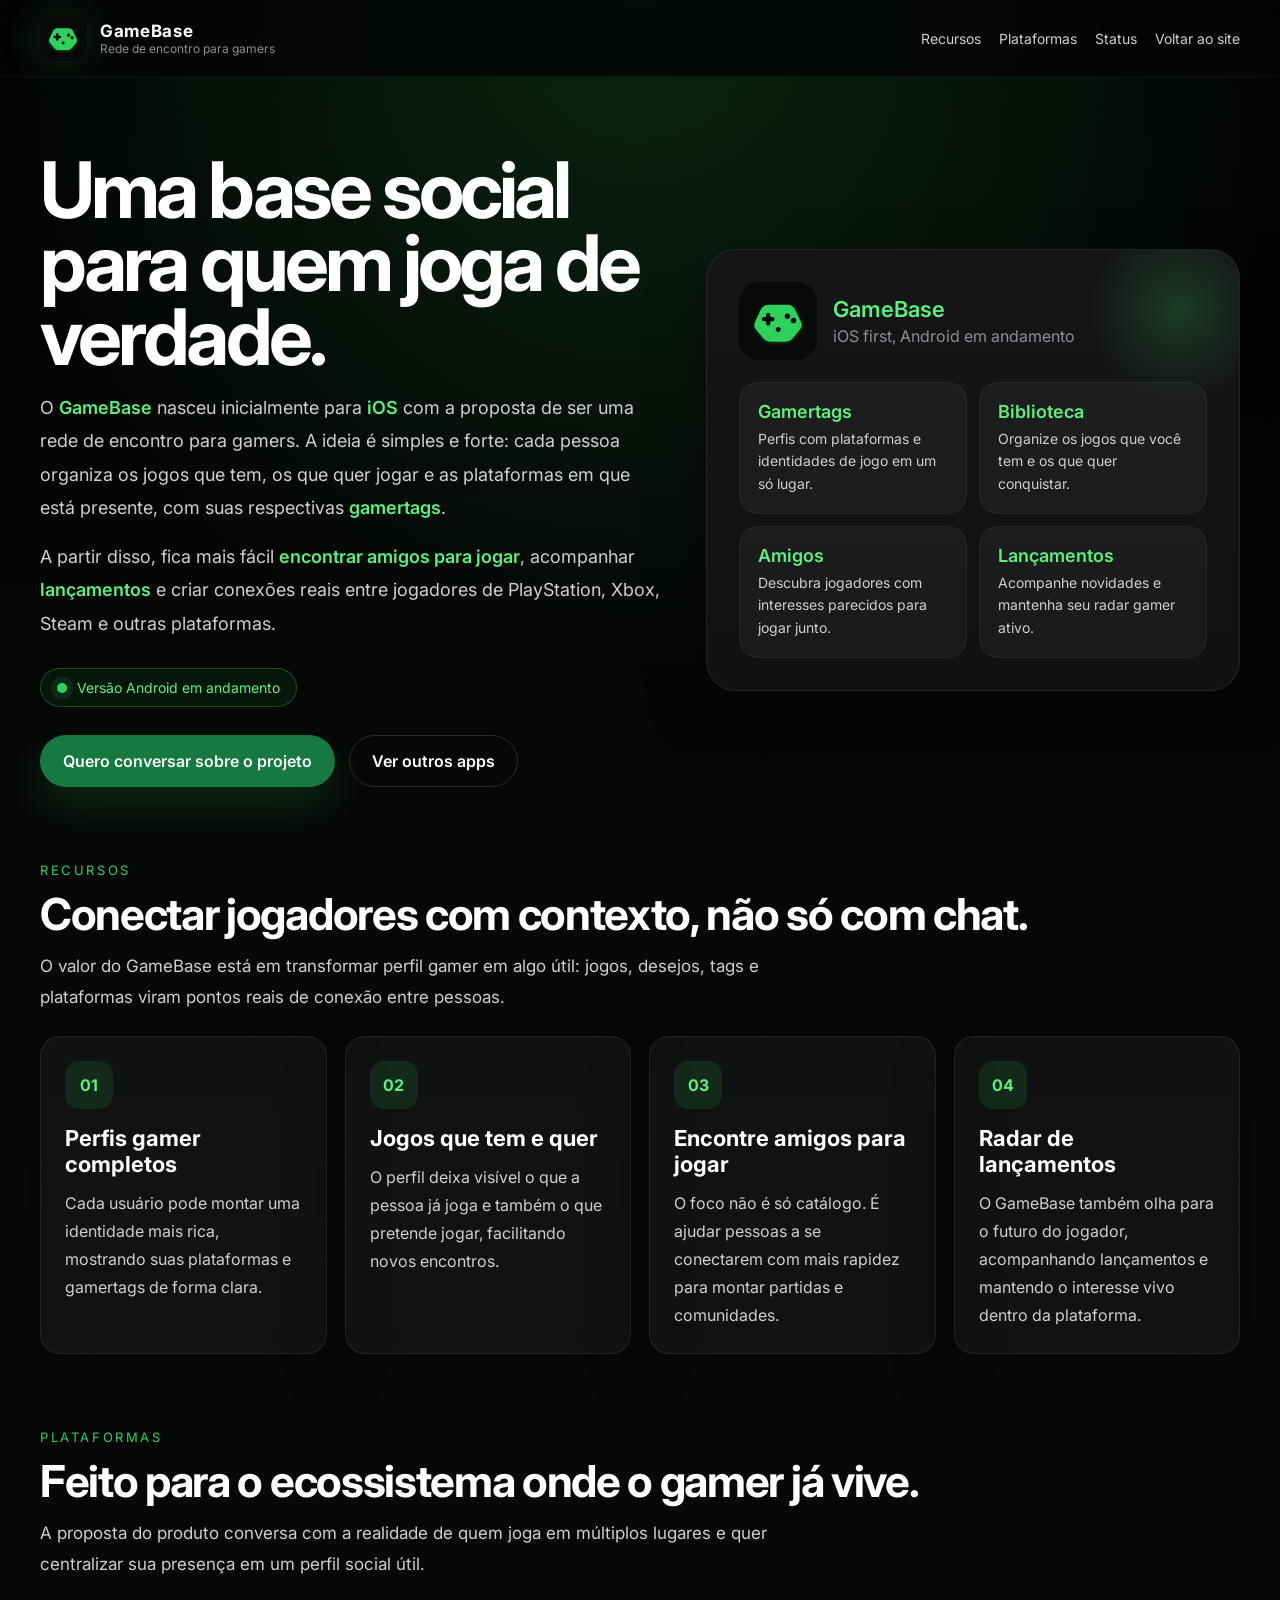
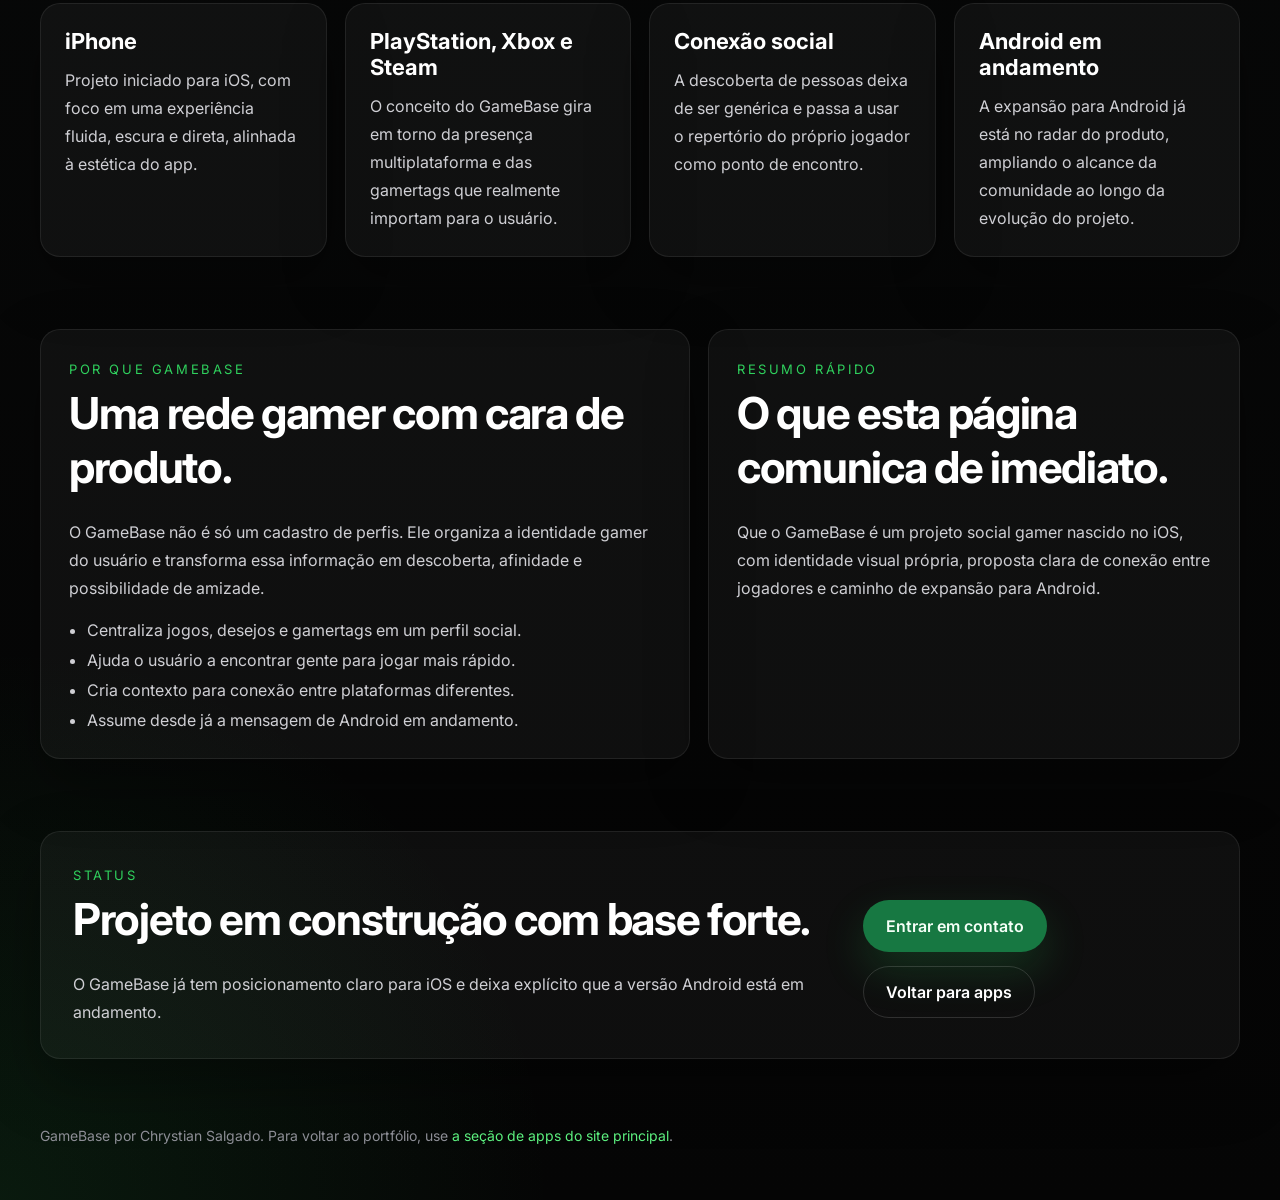
==== gamebase.html @ 1a408584 "addind gamebase page" ====
<!doctype html>
<html lang="pt-BR">
    <head>
        <meta charset="utf-8" />
        <meta name="viewport" content="width=device-width, initial-scale=1" />
        <title>GameBase | Rede social para gamers</title>
        <meta
            name="description"
            content="Conheça o GameBase, projeto iOS pensado para conectar gamers por jogos, plataformas e gamertags, com lançamentos e versão Android em andamento."
        />
        <meta property="og:title" content="GameBase | Encontre seus amigos para jogar" />
        <meta
            property="og:description"
            content="Uma base social para gamers organizarem seus jogos, encontrarem amigos e se conectarem mais rápido."
        />
        <meta property="og:type" content="website" />
        <meta property="og:image" content="img/gamebase/logo.svg" />
        <link rel="preconnect" href="https://fonts.googleapis.com" />
        <link rel="preconnect" href="https://fonts.gstatic.com" crossorigin />
        <link
            href="https://fonts.googleapis.com/css2?family=Inter:wght@300;400;500;600;700;800&amp;display=swap"
            rel="stylesheet"
        />
        <link rel="stylesheet" href="css/gamebase.css" />
    </head>
    <body>
        <header class="topbar">
            <div class="topbar-inner">
                <a class="brand" href="index.html#port">
                    <img
                        class="brand-mark"
                        src="img/gamebase/logo.svg"
                        alt="Logo do GameBase"
                    />
                    <div class="brand-copy">
                        <strong>GameBase</strong>
                        <span>Rede de encontro para gamers</span>
                    </div>
                </a>
                <nav class="topbar-nav" aria-label="Navegação da página">
                    <a href="#recursos">Recursos</a>
                    <a href="#plataformas">Plataformas</a>
                    <a href="#download">Status</a>
                    <a href="index.html#port">Voltar ao site</a>
                </nav>
            </div>
        </header>

        <main>
            <section class="hero">
                <div class="page-shell hero-grid">
                    <div>
                        <h1>Uma base social para quem joga de verdade.</h1>
                        <p>
                            O <strong>GameBase</strong> nasceu inicialmente para
                            <strong>iOS</strong> com a proposta de ser uma rede
                            de encontro para gamers. A ideia é simples e forte:
                            cada pessoa organiza os jogos que tem, os que quer
                            jogar e as plataformas em que está presente, com
                            suas respectivas <strong>gamertags</strong>.
                        </p>
                        <p>
                            A partir disso, fica mais fácil
                            <strong>encontrar amigos para jogar</strong>,
                            acompanhar <strong>lançamentos</strong> e criar
                            conexões reais entre jogadores de PlayStation, Xbox,
                            Steam e outras plataformas.
                        </p>

                        <div class="status-inline" id="download">
                            Versão Android em andamento
                        </div>

                        <div class="cta-row">
                            <a class="button-link primary" href="index.html#contact">
                                Quero conversar sobre o projeto
                            </a>
                            <a class="button-link secondary" href="index.html#port">
                                Ver outros apps
                            </a>
                        </div>
                    </div>

                    <aside class="hero-card" aria-label="Destaques do GameBase">
                        <div class="hero-card-content">
                            <div class="hero-card-header">
                                <img
                                    src="img/gamebase/logo.svg"
                                    alt="Ícone do GameBase"
                                />
                                <div>
                                    <strong>GameBase</strong>
                                    <span>iOS first, Android em andamento</span>
                                </div>
                            </div>

                            <ul class="hero-badges">
                                <li>
                                    <strong>Gamertags</strong>
                                    <span>Perfis com plataformas e identidades de jogo em um só lugar.</span>
                                </li>
                                <li>
                                    <strong>Biblioteca</strong>
                                    <span>Organize os jogos que você tem e os que quer conquistar.</span>
                                </li>
                                <li>
                                    <strong>Amigos</strong>
                                    <span>Descubra jogadores com interesses parecidos para jogar junto.</span>
                                </li>
                                <li>
                                    <strong>Lançamentos</strong>
                                    <span>Acompanhe novidades e mantenha seu radar gamer ativo.</span>
                                </li>
                            </ul>
                        </div>
                    </aside>
                </div>
            </section>

            <section class="section" id="recursos">
                <div class="page-shell">
                    <div class="section-header">
                        <span class="section-kicker">Recursos</span>
                        <h2>Conectar jogadores com contexto, não só com chat.</h2>
                        <p>
                            O valor do GameBase está em transformar perfil gamer
                            em algo útil: jogos, desejos, tags e plataformas
                            viram pontos reais de conexão entre pessoas.
                        </p>
                    </div>

                    <div class="feature-grid">
                        <article class="feature-card">
                            <div class="feature-icon">01</div>
                            <h3>Perfis gamer completos</h3>
                            <p>
                                Cada usuário pode montar uma identidade mais
                                rica, mostrando suas plataformas e gamertags de
                                forma clara.
                            </p>
                        </article>

                        <article class="feature-card">
                            <div class="feature-icon">02</div>
                            <h3>Jogos que tem e quer</h3>
                            <p>
                                O perfil deixa visível o que a pessoa já joga e
                                também o que pretende jogar, facilitando novos
                                encontros.
                            </p>
                        </article>

                        <article class="feature-card">
                            <div class="feature-icon">03</div>
                            <h3>Encontre amigos para jogar</h3>
                            <p>
                                O foco não é só catálogo. É ajudar pessoas a se
                                conectarem com mais rapidez para montar partidas
                                e comunidades.
                            </p>
                        </article>

                        <article class="feature-card">
                            <div class="feature-icon">04</div>
                            <h3>Radar de lançamentos</h3>
                            <p>
                                O GameBase também olha para o futuro do jogador,
                                acompanhando lançamentos e mantendo o interesse
                                vivo dentro da plataforma.
                            </p>
                        </article>
                    </div>
                </div>
            </section>

            <section class="section" id="plataformas">
                <div class="page-shell">
                    <div class="section-header">
                        <span class="section-kicker">Plataformas</span>
                        <h2>Feito para o ecossistema onde o gamer já vive.</h2>
                        <p>
                            A proposta do produto conversa com a realidade de
                            quem joga em múltiplos lugares e quer centralizar
                            sua presença em um perfil social útil.
                        </p>
                    </div>

                    <div class="platform-grid">
                        <article class="platform-card">
                            <h3>iPhone</h3>
                            <p>
                                Projeto iniciado para iOS, com foco em uma
                                experiência fluida, escura e direta, alinhada à
                                estética do app.
                            </p>
                        </article>

                        <article class="platform-card">
                            <h3>PlayStation, Xbox e Steam</h3>
                            <p>
                                O conceito do GameBase gira em torno da presença
                                multiplataforma e das gamertags que realmente
                                importam para o usuário.
                            </p>
                        </article>

                        <article class="platform-card">
                            <h3>Conexão social</h3>
                            <p>
                                A descoberta de pessoas deixa de ser genérica e
                                passa a usar o repertório do próprio jogador
                                como ponto de encontro.
                            </p>
                        </article>

                        <article class="platform-card">
                            <h3>Android em andamento</h3>
                            <p>
                                A expansão para Android já está no radar do
                                produto, ampliando o alcance da comunidade ao
                                longo da evolução do projeto.
                            </p>
                        </article>
                    </div>
                </div>
            </section>

            <section class="section">
                <div class="page-shell info-grid">
                    <article class="info-card">
                        <div class="section-header">
                            <span class="section-kicker">Por que GameBase</span>
                            <h2>Uma rede gamer com cara de produto.</h2>
                        </div>
                        <p>
                            O GameBase não é só um cadastro de perfis. Ele
                            organiza a identidade gamer do usuário e transforma
                            essa informação em descoberta, afinidade e
                            possibilidade de amizade.
                        </p>
                        <ul class="info-list">
                            <li>Centraliza jogos, desejos e gamertags em um perfil social.</li>
                            <li>Ajuda o usuário a encontrar gente para jogar mais rápido.</li>
                            <li>Cria contexto para conexão entre plataformas diferentes.</li>
                            <li>Assume desde já a mensagem de Android em andamento.</li>
                        </ul>
                    </article>

                    <article class="info-card">
                        <div class="section-header">
                            <span class="section-kicker">Resumo rápido</span>
                            <h2>O que esta página comunica de imediato.</h2>
                        </div>
                        <p>
                            Que o GameBase é um projeto social gamer nascido no
                            iOS, com identidade visual própria, proposta clara
                            de conexão entre jogadores e caminho de expansão
                            para Android.
                        </p>
                    </article>
                </div>
            </section>

            <section class="section">
                <div class="page-shell">
                    <div class="cta-panel">
                        <div>
                            <div class="section-header">
                                <span class="section-kicker">Status</span>
                                <h2>Projeto em construção com base forte.</h2>
                            </div>
                            <p>
                                O GameBase já tem posicionamento claro para iOS
                                e deixa explícito que a versão Android está em
                                andamento.
                            </p>
                        </div>

                        <div class="cta-row">
                            <a class="button-link primary" href="index.html#contact">
                                Entrar em contato
                            </a>
                            <a class="button-link secondary" href="index.html#port">
                                Voltar para apps
                            </a>
                        </div>
                    </div>
                </div>
            </section>
        </main>

        <footer class="footer">
            <div class="page-shell">
                GameBase por Chrystian Salgado. Para voltar ao portfólio, use
                <a href="index.html#port">a seção de apps do site principal</a>.
            </div>
        </footer>
    </body>
</html>
---- css/gamebase.css ----
:root {
    --color-accent: #2fd15d;
    --color-accent-light: #5cf07f;
    --color-accent-dark: #177842;
    --color-bg-dark: #050505;
    --color-bg-darker: #0a0b0b;
    --color-surface: #141416;
    --color-surface-soft: rgba(255, 255, 255, 0.04);
    --color-text: #ffffff;
    --color-text-light: #cfcfd4;
    --color-text-muted: #8d8e96;
    --color-border: rgba(255, 255, 255, 0.08);
    --shadow-card: 0 24px 60px rgba(0, 0, 0, 0.34);
    --shadow-accent: 0 18px 44px rgba(47, 209, 93, 0.18);
    --radius-sm: 12px;
    --radius-md: 20px;
    --radius-lg: 30px;
    --content-width: 1200px;
    --transition-smooth: all 0.28s ease;
}

* {
    box-sizing: border-box;
}

html {
    scroll-behavior: smooth;
}

body {
    margin: 0;
    font-family: "Inter", -apple-system, BlinkMacSystemFont, "Segoe UI", sans-serif;
    color: var(--color-text);
    background:
        radial-gradient(circle at top center, rgba(47, 209, 93, 0.17), transparent 24%),
        radial-gradient(circle at left bottom, rgba(47, 209, 93, 0.1), transparent 18%),
        linear-gradient(180deg, #020202 0%, #080909 42%, #050505 100%);
}

a {
    color: inherit;
}

img {
    display: block;
    max-width: 100%;
}

.page-shell {
    width: min(100% - 32px, var(--content-width));
    margin: 0 auto;
}

.topbar {
    position: sticky;
    top: 0;
    z-index: 30;
    backdrop-filter: blur(18px);
    background: rgba(5, 5, 5, 0.78);
    border-bottom: 1px solid rgba(255, 255, 255, 0.05);
}

.topbar-inner {
    width: min(100% - 32px, var(--content-width));
    margin: 0 auto;
    min-height: 76px;
    display: flex;
    align-items: center;
    justify-content: space-between;
    gap: 20px;
}

.brand {
    display: flex;
    align-items: center;
    gap: 14px;
    text-decoration: none;
}

.brand-mark {
    width: 46px;
    height: 46px;
    filter: drop-shadow(0 0 18px rgba(47, 209, 93, 0.22));
}

.brand-copy strong,
.brand-copy span {
    display: block;
}

.brand-copy strong {
    font-size: 17px;
    letter-spacing: 0.04em;
}

.brand-copy span {
    font-size: 12px;
    color: var(--color-text-muted);
}

.topbar-nav {
    display: flex;
    align-items: center;
    gap: 18px;
}

.topbar-nav a {
    text-decoration: none;
    color: var(--color-text-light);
    font-size: 14px;
    transition: var(--transition-smooth);
}

.topbar-nav a:hover {
    color: var(--color-accent-light);
}

.hero {
    padding: 76px 0 36px;
}

.hero-grid {
    display: grid;
    grid-template-columns: minmax(0, 1.08fr) minmax(340px, 0.92fr);
    gap: 40px;
    align-items: center;
}

.hero h1 {
    margin: 0 0 18px;
    font-size: clamp(42px, 7vw, 78px);
    line-height: 0.94;
    letter-spacing: -0.05em;
}

.hero p {
    margin: 0;
    max-width: 700px;
    color: var(--color-text-light);
    font-size: 18px;
    line-height: 1.85;
}

.hero p + p {
    margin-top: 16px;
}

.hero strong {
    color: var(--color-accent-light);
    font-weight: 600;
}

.status-inline {
    display: inline-flex;
    align-items: center;
    gap: 10px;
    margin-top: 28px;
    padding: 10px 16px;
    border-radius: 999px;
    border: 1px solid rgba(47, 209, 93, 0.3);
    color: var(--color-accent-light);
    background: rgba(47, 209, 93, 0.08);
    font-size: 14px;
}

.status-inline::before {
    content: "";
    width: 10px;
    height: 10px;
    border-radius: 999px;
    background: var(--color-accent);
    box-shadow: 0 0 0 6px rgba(47, 209, 93, 0.12);
}

.cta-row {
    display: flex;
    flex-wrap: wrap;
    gap: 14px;
    margin-top: 28px;
}

.button-link {
    display: inline-flex;
    align-items: center;
    justify-content: center;
    min-height: 52px;
    padding: 0 22px;
    border-radius: 999px;
    text-decoration: none;
    font-weight: 600;
    border: 1px solid transparent;
    transition: var(--transition-smooth);
}

.button-link.primary {
    background: var(--color-accent-dark);
    color: #f5fff7;
    box-shadow: var(--shadow-accent);
}

.button-link.primary:hover {
    background: var(--color-accent);
    transform: translateY(-2px);
}

.button-link.secondary {
    background: transparent;
    border-color: rgba(255, 255, 255, 0.14);
    color: var(--color-text);
}

.button-link.secondary:hover {
    border-color: rgba(47, 209, 93, 0.45);
    color: var(--color-accent-light);
}

.hero-card {
    position: relative;
    overflow: hidden;
    padding: 32px;
    border-radius: var(--radius-lg);
    background: linear-gradient(180deg, rgba(22, 22, 24, 0.98), rgba(17, 18, 19, 0.94));
    border: 1px solid rgba(255, 255, 255, 0.07);
    box-shadow: var(--shadow-card);
}

.hero-card::after {
    content: "";
    position: absolute;
    right: -30px;
    top: -30px;
    width: 180px;
    height: 180px;
    border-radius: 999px;
    background: radial-gradient(circle, rgba(47, 209, 93, 0.2), transparent 70%);
}

.hero-card-content {
    position: relative;
    z-index: 1;
}

.hero-card-header {
    display: flex;
    align-items: center;
    gap: 16px;
    margin-bottom: 22px;
}

.hero-card-header img {
    width: 78px;
    height: 78px;
}

.hero-card-header strong,
.hero-card-header span {
    display: block;
}

.hero-card-header strong {
    font-size: 22px;
}

.hero-card-header span {
    margin-top: 4px;
    color: var(--color-text-muted);
}

.hero-badges {
    display: grid;
    grid-template-columns: repeat(2, minmax(0, 1fr));
    gap: 12px;
    margin: 0;
    padding: 0;
}

.hero-badges li {
    list-style: none;
    padding: 18px;
    border-radius: var(--radius-md);
    background: rgba(255, 255, 255, 0.04);
    border: 1px solid rgba(255, 255, 255, 0.05);
}

.hero-badges strong,
.hero-badges span {
    display: block;
}

.hero-badges strong {
    margin-bottom: 6px;
    color: var(--color-accent-light);
    font-size: 18px;
}

.hero-badges span {
    color: var(--color-text-light);
    font-size: 14px;
    line-height: 1.6;
}

.section {
    padding: 36px 0;
}

.section-header {
    margin-bottom: 24px;
}

.section-kicker {
    color: var(--color-accent);
    text-transform: uppercase;
    letter-spacing: 0.2em;
    font-size: 13px;
}

.section-header h2 {
    margin: 8px 0 0;
    font-size: clamp(28px, 4vw, 44px);
    letter-spacing: -0.03em;
}

.section-header p {
    margin: 10px 0 0;
    max-width: 760px;
    color: var(--color-text-light);
    font-size: 17px;
    line-height: 1.8;
}

.feature-grid,
.platform-grid {
    display: grid;
    grid-template-columns: repeat(4, minmax(0, 1fr));
    gap: 18px;
}

.feature-card,
.platform-card,
.info-card,
.cta-panel {
    border-radius: var(--radius-md);
    border: 1px solid var(--color-border);
    background: var(--color-surface-soft);
    box-shadow: var(--shadow-card);
}

.feature-card,
.platform-card {
    padding: 24px;
    transition: var(--transition-smooth);
}

.feature-card:hover,
.platform-card:hover {
    transform: translateY(-2px);
    border-color: rgba(47, 209, 93, 0.3);
    box-shadow: var(--shadow-accent);
}

.feature-icon {
    display: inline-flex;
    align-items: center;
    justify-content: center;
    width: 48px;
    height: 48px;
    margin-bottom: 16px;
    border-radius: 14px;
    background: rgba(47, 209, 93, 0.12);
    color: var(--color-accent-light);
    font-weight: 700;
}

.feature-card h3,
.platform-card h3 {
    margin: 0 0 12px;
    font-size: 22px;
}

.feature-card p,
.platform-card p,
.info-card p,
.cta-panel p {
    margin: 0;
    color: var(--color-text-light);
    line-height: 1.75;
}

.info-grid {
    display: grid;
    grid-template-columns: 1.1fr 0.9fr;
    gap: 18px;
}

.info-card {
    padding: 28px;
}

.info-list {
    margin: 18px 0 0;
    padding-left: 18px;
    color: var(--color-text-light);
}

.info-list li + li {
    margin-top: 10px;
}

.cta-panel {
    padding: 32px;
    display: flex;
    justify-content: space-between;
    align-items: center;
    gap: 24px;
}

.footer {
    padding: 32px 0 56px;
    color: var(--color-text-muted);
    font-size: 14px;
}

.footer a {
    color: var(--color-accent-light);
    text-decoration: none;
}

@media (max-width: 1080px) {
    .hero-grid,
    .feature-grid,
    .platform-grid,
    .info-grid {
        grid-template-columns: 1fr;
    }

    .cta-panel {
        flex-direction: column;
        align-items: flex-start;
    }
}

@media (max-width: 720px) {
    .topbar-inner {
        min-height: auto;
        padding: 16px 0;
        flex-direction: column;
        align-items: flex-start;
    }

    .topbar-nav {
        flex-wrap: wrap;
    }

    .hero {
        padding-top: 42px;
    }

    .hero-card,
    .feature-card,
    .platform-card,
    .info-card,
    .cta-panel {
        padding: 22px;
    }

    .hero-badges {
        grid-template-columns: 1fr;
    }

    .button-link {
        width: 100%;
    }
}
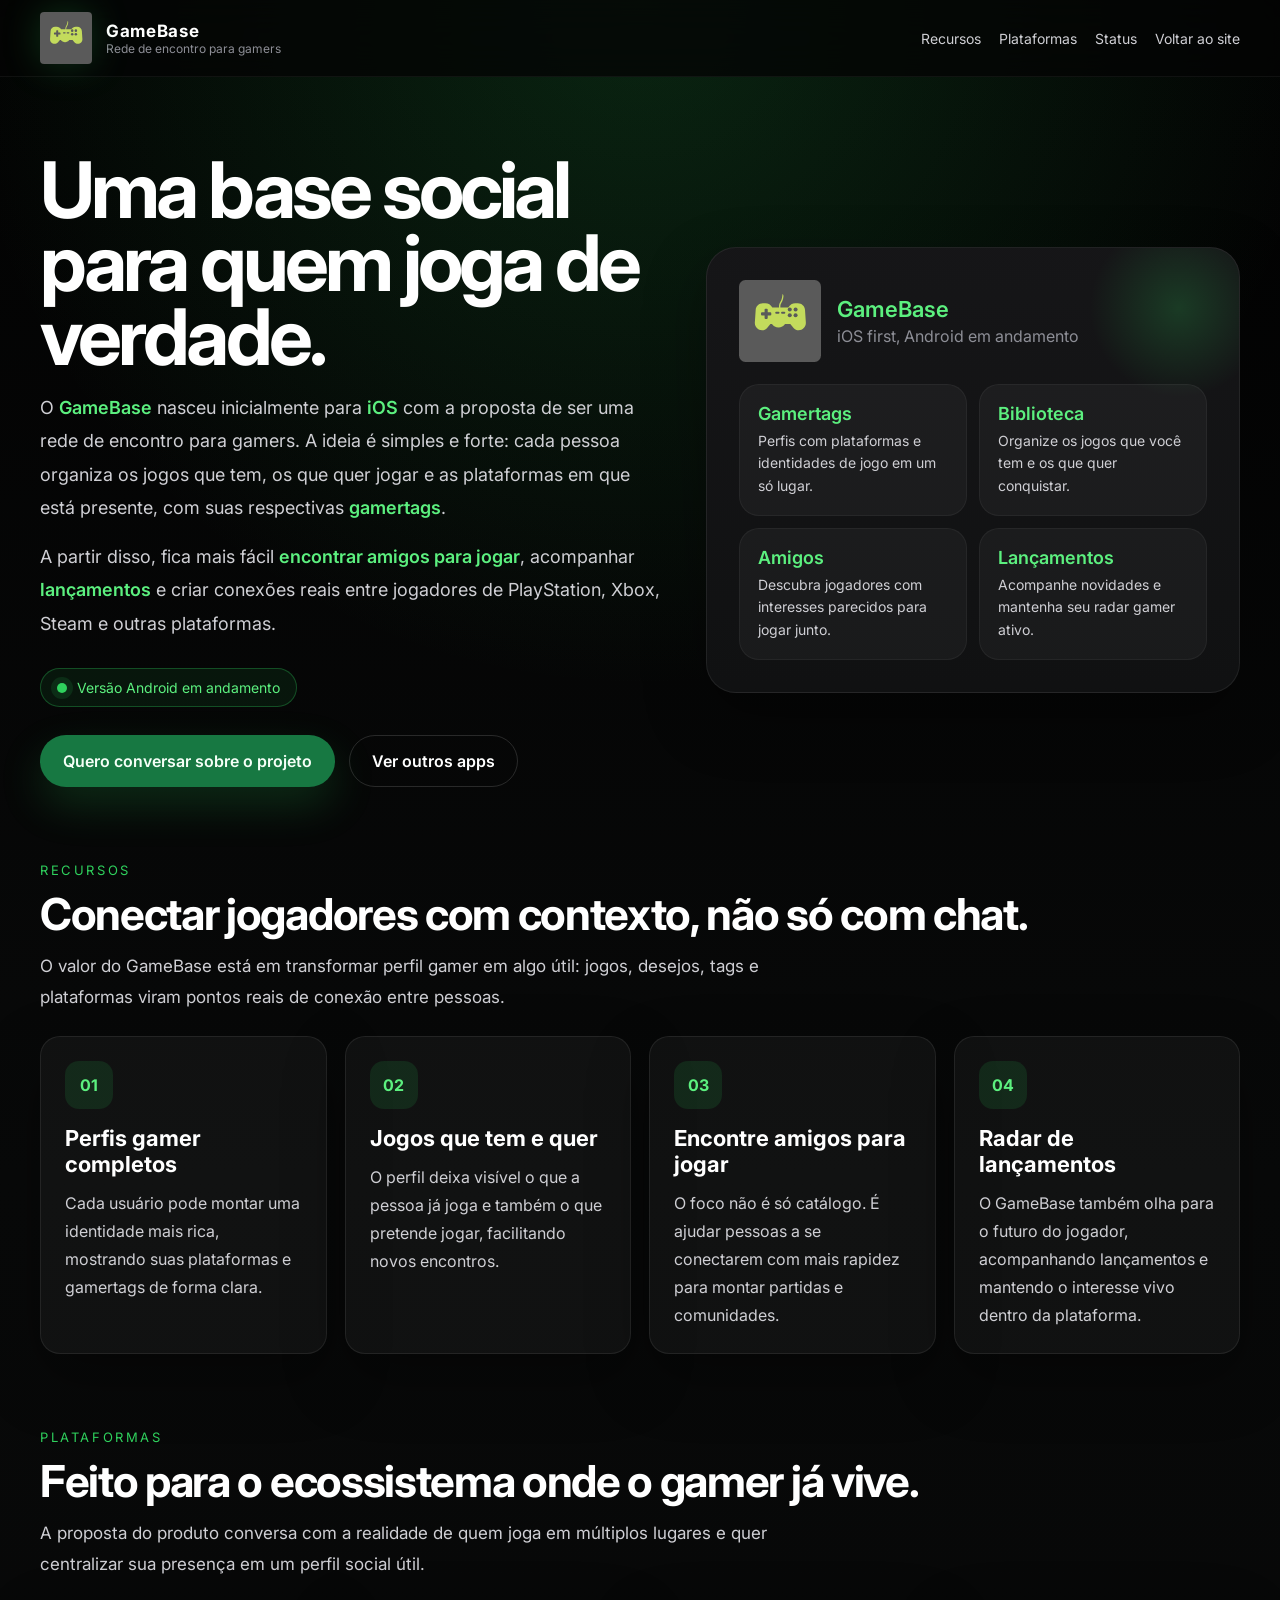
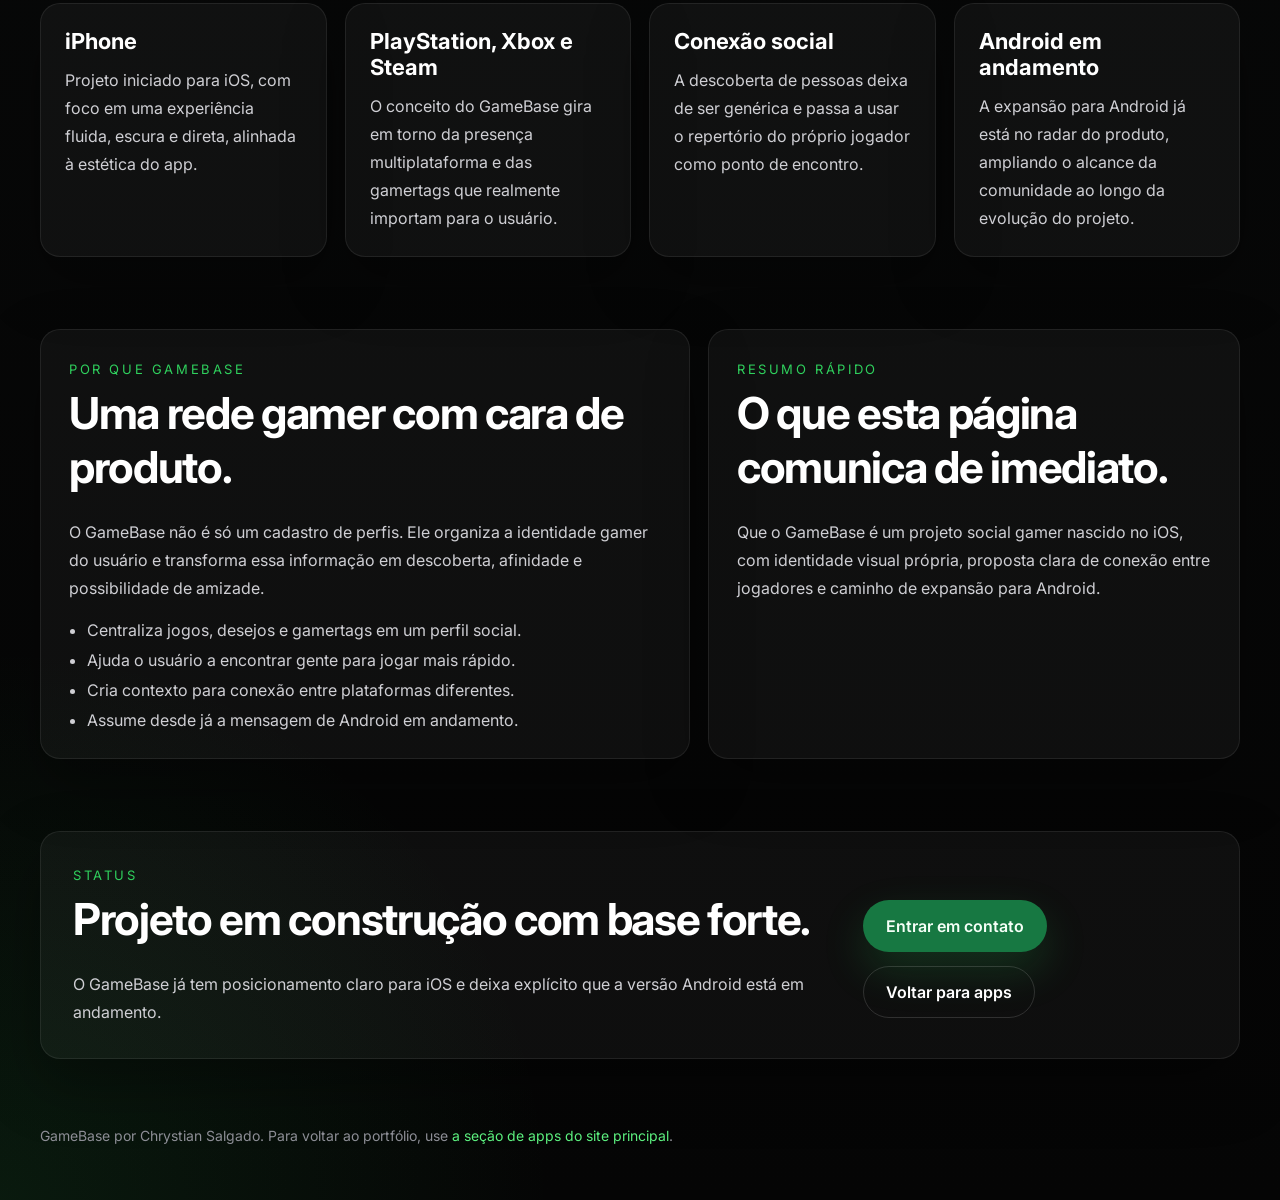
==== commit 8ea4980e: "fix gamebase page" ====
--- a/gamebase.html
+++ b/gamebase.html
@@ -14,7 +14,7 @@
             content="Uma base social para gamers organizarem seus jogos, encontrarem amigos e se conectarem mais rápido."
         />
         <meta property="og:type" content="website" />
-        <meta property="og:image" content="img/gamebase/logo.svg" />
+        <meta property="og:image" content="img/gamebase/icon.svg" />
         <link rel="preconnect" href="https://fonts.googleapis.com" />
         <link rel="preconnect" href="https://fonts.gstatic.com" crossorigin />
         <link
@@ -29,8 +29,8 @@
                 <a class="brand" href="index.html#port">
                     <img
                         class="brand-mark"
-                        src="img/gamebase/logo.svg"
-                        alt="Logo do GameBase"
+                        src="img/gamebase/icon.svg"
+                        alt="Ícone do GameBase"
                     />
                     <div class="brand-copy">
                         <strong>GameBase</strong>
@@ -85,7 +85,7 @@
                         <div class="hero-card-content">
                             <div class="hero-card-header">
                                 <img
-                                    src="img/gamebase/logo.svg"
+                                    src="img/gamebase/icon.svg"
                                     alt="Ícone do GameBase"
                                 />
                                 <div>
--- a/css/gamebase.css
+++ b/css/gamebase.css
@@ -78,8 +78,8 @@
 }
 
 .brand-mark {
-    width: 46px;
-    height: 46px;
+    width: 52px;
+    height: 52px;
     filter: drop-shadow(0 0 18px rgba(47, 209, 93, 0.22));
 }
 
@@ -248,8 +248,8 @@
 }
 
 .hero-card-header img {
-    width: 78px;
-    height: 78px;
+    width: 82px;
+    height: 82px;
 }
 
 .hero-card-header strong,
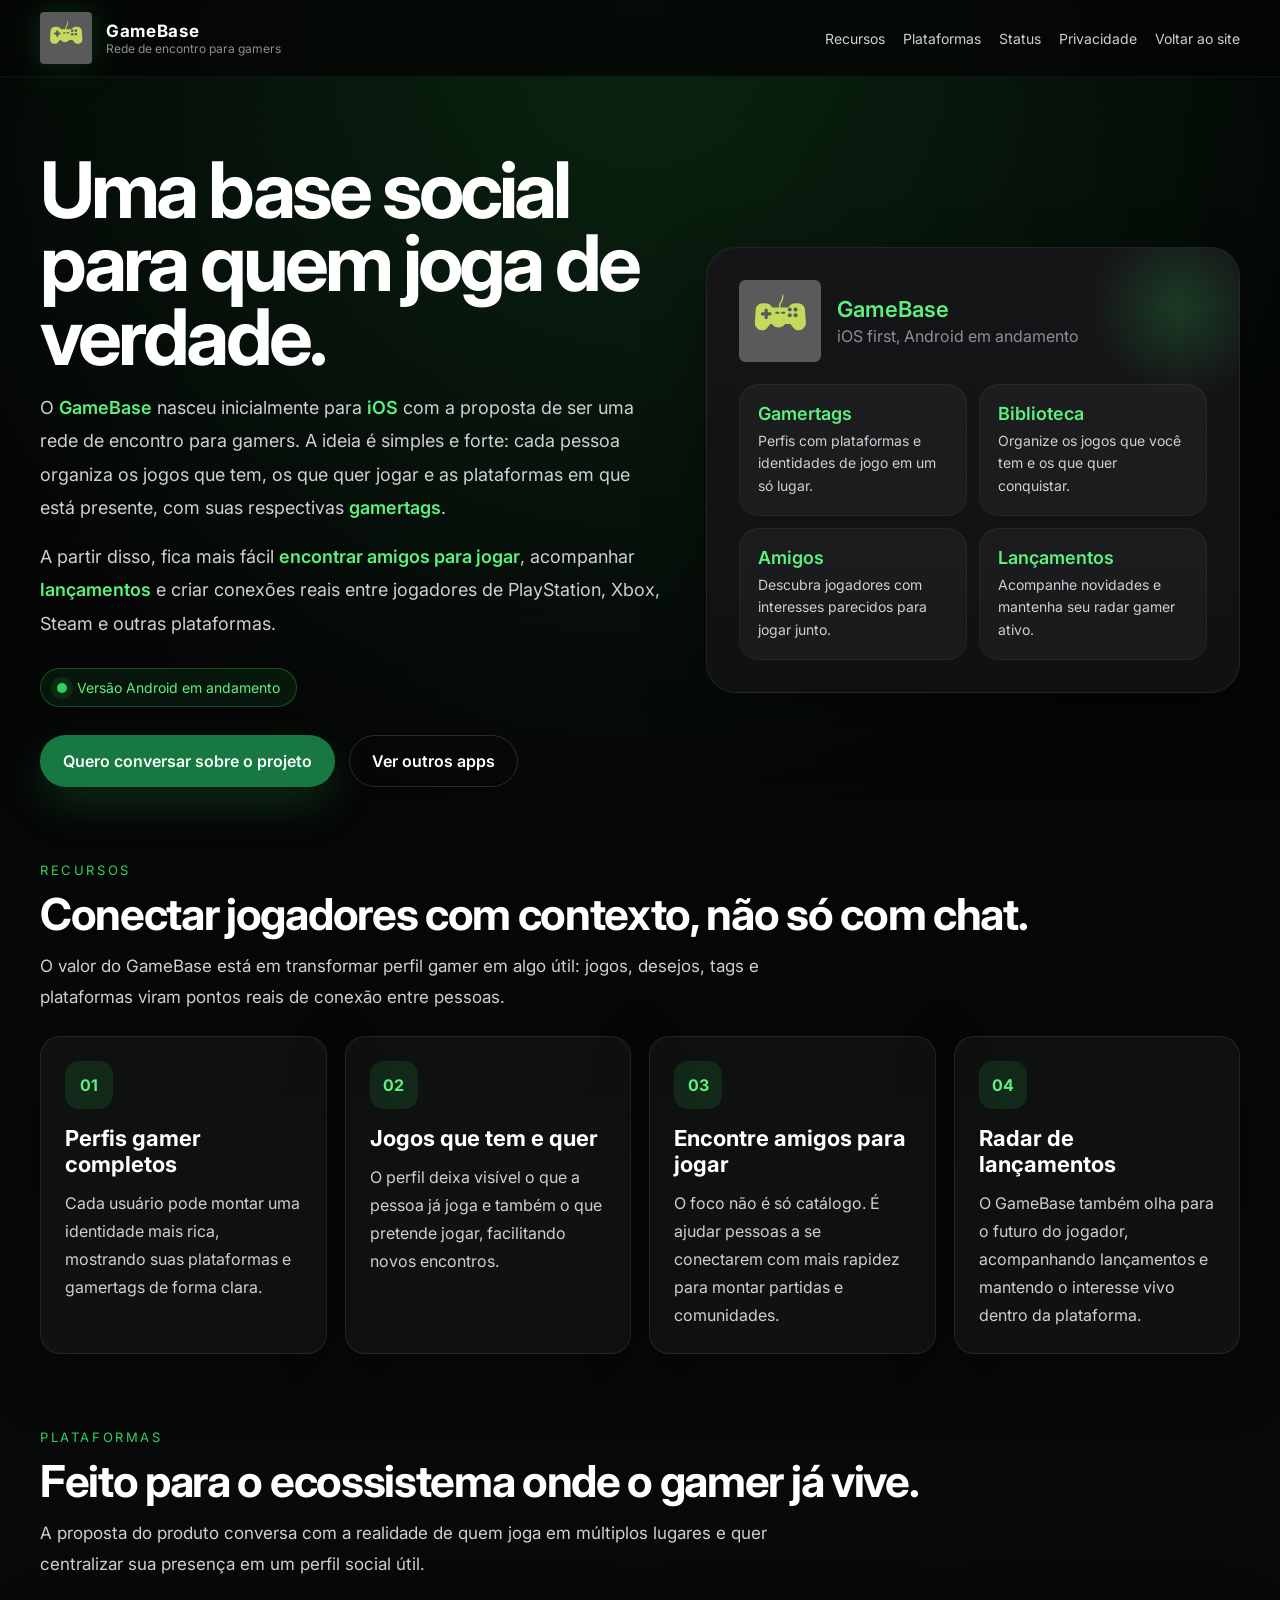
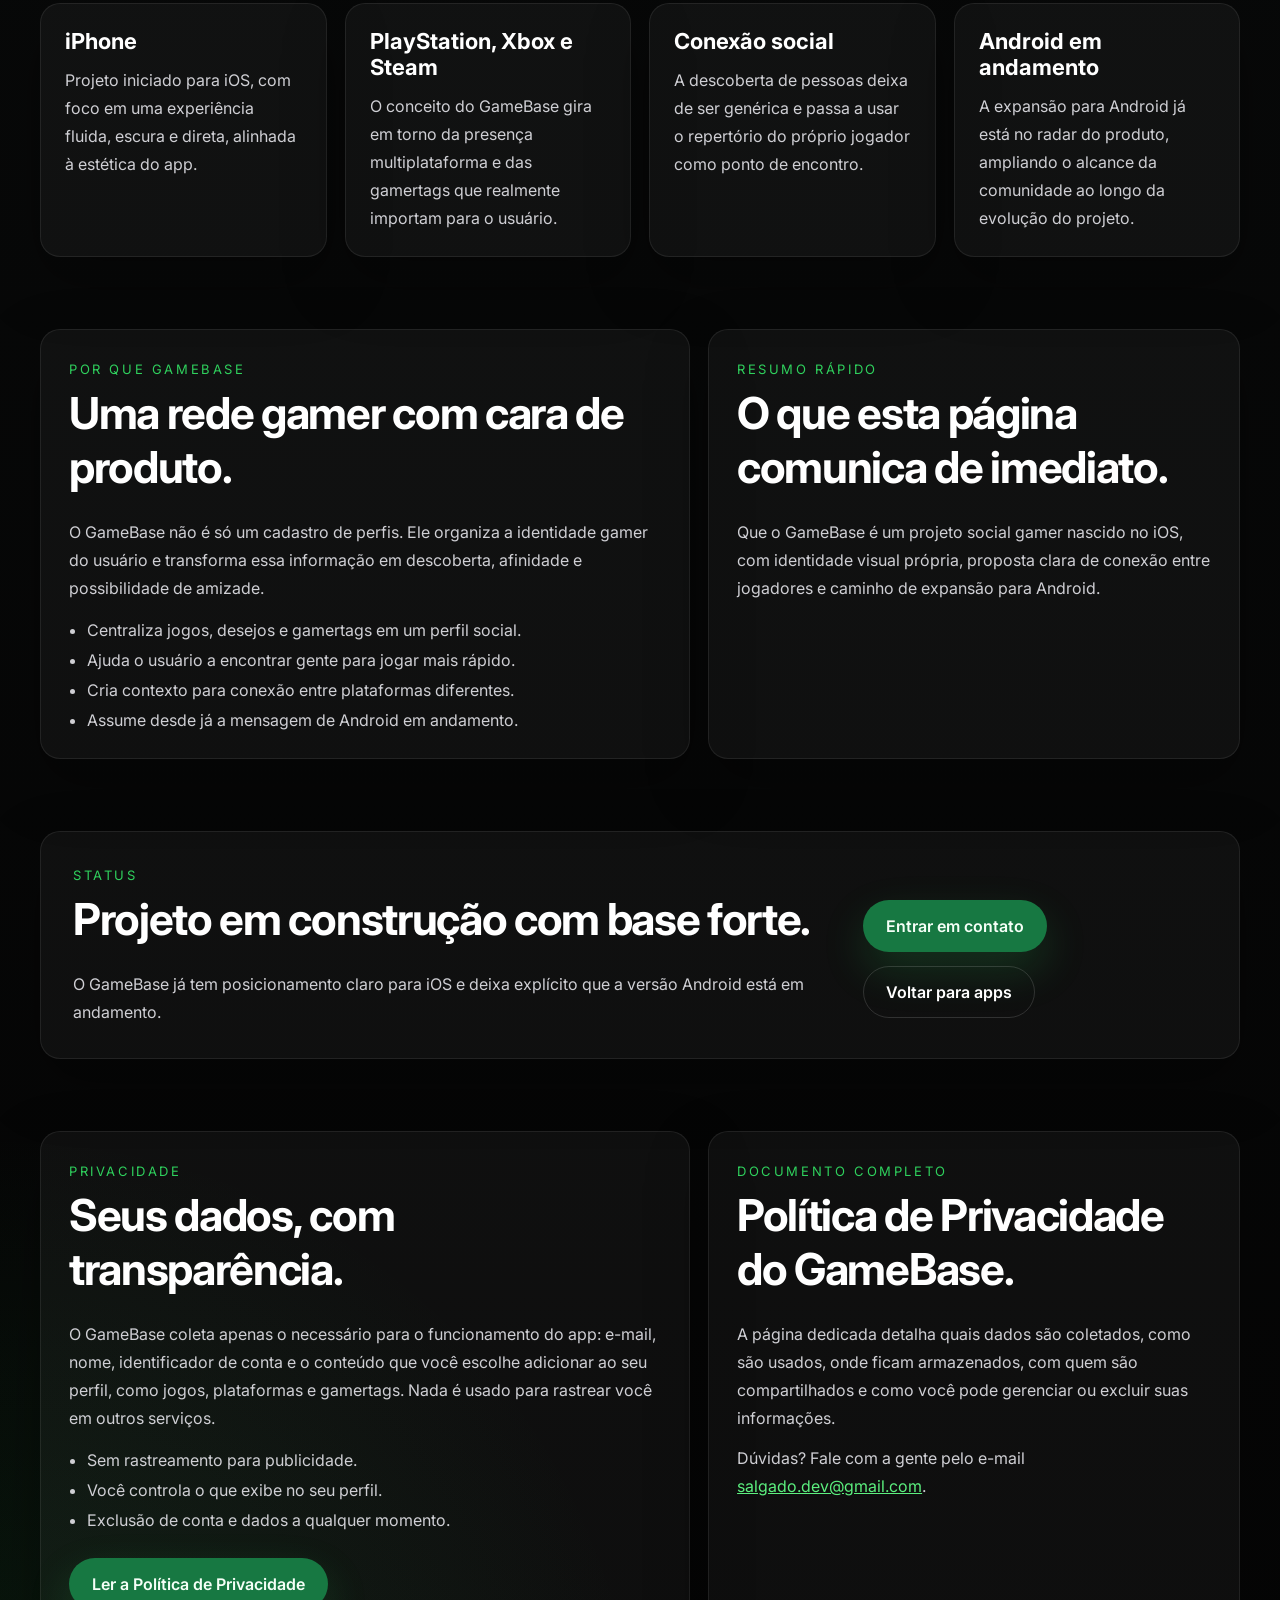
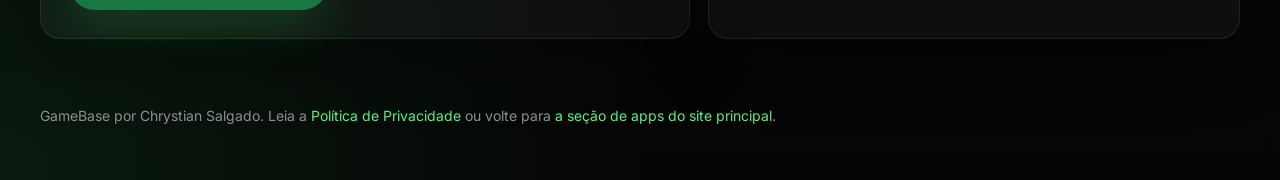
==== commit 0887105a: "Adiciona politica de privacidade do GameBase e secao de privacidade na pagina do projeto" ====
--- a/gamebase.html
+++ b/gamebase.html
@@ -41,6 +41,7 @@
                     <a href="#recursos">Recursos</a>
                     <a href="#plataformas">Plataformas</a>
                     <a href="#download">Status</a>
+                    <a href="#privacidade">Privacidade</a>
                     <a href="index.html#port">Voltar ao site</a>
                 </nav>
             </div>
@@ -287,11 +288,57 @@
                     </div>
                 </div>
             </section>
+
+            <section class="section" id="privacidade">
+                <div class="page-shell info-grid">
+                    <article class="info-card">
+                        <div class="section-header">
+                            <span class="section-kicker">Privacidade</span>
+                            <h2>Seus dados, com transparência.</h2>
+                        </div>
+                        <p>
+                            O GameBase coleta apenas o necessário para o
+                            funcionamento do app: e-mail, nome, identificador de
+                            conta e o conteúdo que você escolhe adicionar ao seu
+                            perfil, como jogos, plataformas e gamertags. Nada é
+                            usado para rastrear você em outros serviços.
+                        </p>
+                        <ul class="info-list">
+                            <li>Sem rastreamento para publicidade.</li>
+                            <li>Você controla o que exibe no seu perfil.</li>
+                            <li>Exclusão de conta e dados a qualquer momento.</li>
+                        </ul>
+                        <div class="cta-row">
+                            <a class="button-link primary" href="gamebase-politica.html">
+                                Ler a Política de Privacidade
+                            </a>
+                        </div>
+                    </article>
+
+                    <article class="info-card">
+                        <div class="section-header">
+                            <span class="section-kicker">Documento completo</span>
+                            <h2>Política de Privacidade do GameBase.</h2>
+                        </div>
+                        <p>
+                            A página dedicada detalha quais dados são coletados,
+                            como são usados, onde ficam armazenados, com quem são
+                            compartilhados e como você pode gerenciar ou excluir
+                            suas informações.
+                        </p>
+                        <p style="margin-top: 12px;">
+                            Dúvidas? Fale com a gente pelo e-mail
+                            <a href="mailto:salgado.dev@gmail.com" style="color: var(--color-accent-light);">salgado.dev@gmail.com</a>.
+                        </p>
+                    </article>
+                </div>
+            </section>
         </main>
 
         <footer class="footer">
             <div class="page-shell">
-                GameBase por Chrystian Salgado. Para voltar ao portfólio, use
+                GameBase por Chrystian Salgado. Leia a
+                <a href="gamebase-politica.html">Política de Privacidade</a> ou volte para
                 <a href="index.html#port">a seção de apps do site principal</a>.
             </div>
         </footer>
